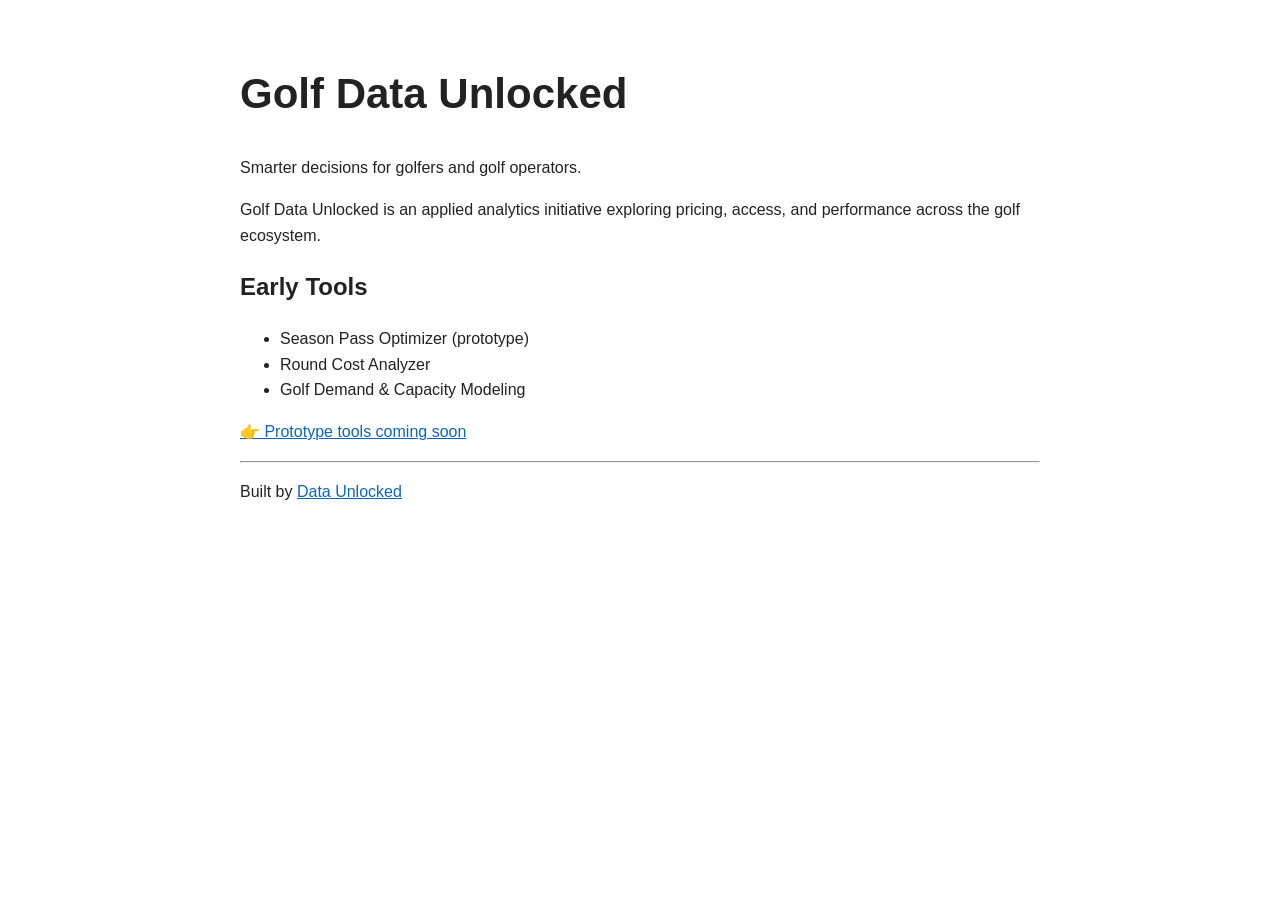
==== index.html @ c7efa050 "Add styling and additional content to index.html v0.1" ====
<!DOCTYPE html>
<html>
<head>
<title>Golf Data Unlocked</title>

<style>
body{
font-family: Arial, sans-serif;
max-width:800px;
margin:60px auto;
line-height:1.6;
padding:0 20px;
color:#222;
}
h1{font-size:42px;}
a{color:#0a66c2;}
</style>

</head>

<body>

<h1>Golf Data Unlocked</h1>

<p>
Smarter decisions for golfers and golf operators.
</p>

<p>
Golf Data Unlocked is an applied analytics initiative
exploring pricing, access, and performance across the golf ecosystem.
</p>

<h2>Early Tools</h2>

<ul>
<li>Season Pass Optimizer (prototype)</li>
<li>Round Cost Analyzer</li>
<li>Golf Demand & Capacity Modeling</li>
</ul>

<p>
<a href="#">👉 Prototype tools coming soon</a>
</p>

<hr>

<p>
Built by <a href="https://dataunlocked.xyz">Data Unlocked</a>
</p>

</body>
</html>
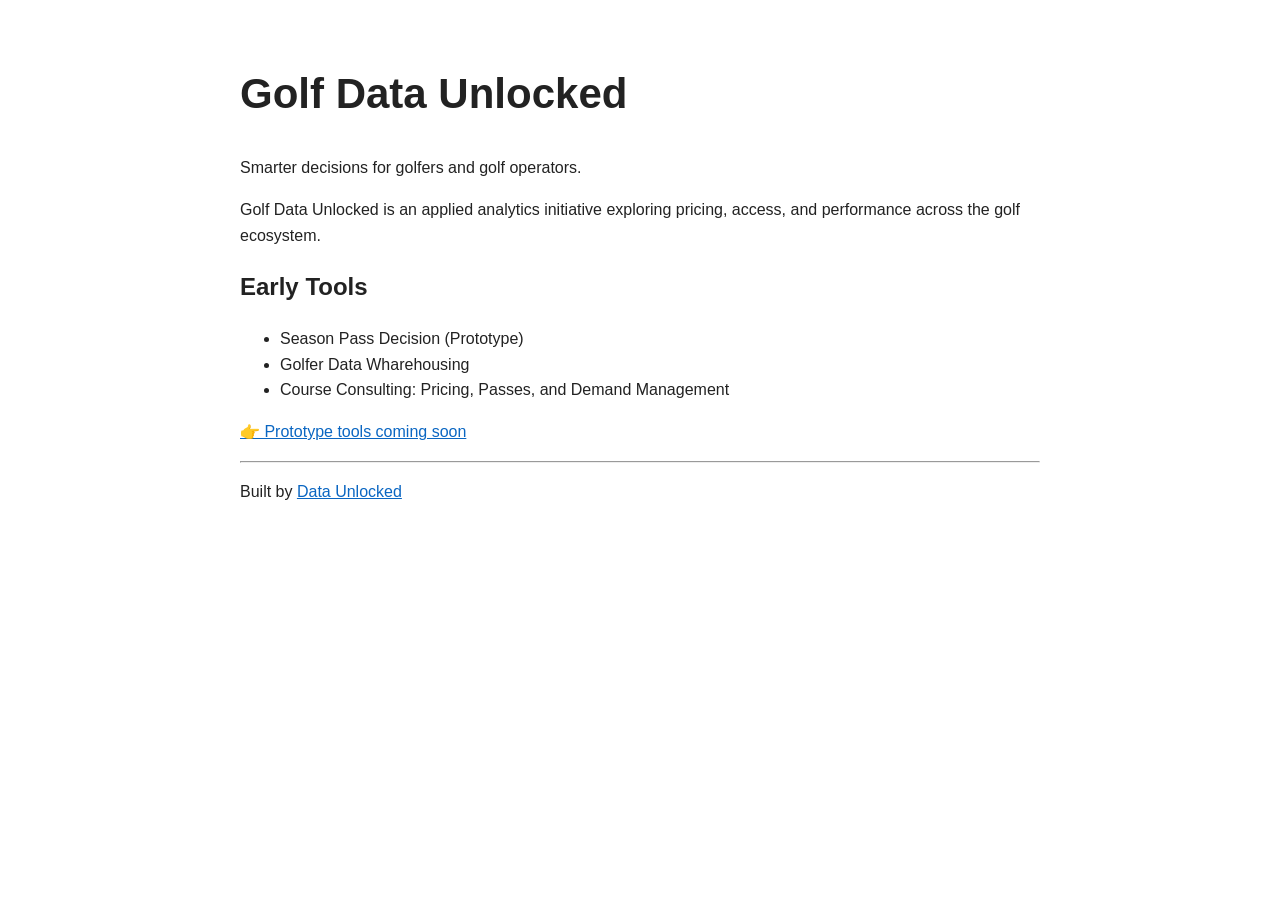
==== commit eebb1a49: "Add new tools to Early Tools list in index.html" ====
--- a/index.html
+++ b/index.html
@@ -34,9 +34,9 @@
 <h2>Early Tools</h2>
 
 <ul>
-<li>Season Pass Optimizer (prototype)</li>
-<li>Round Cost Analyzer</li>
-<li>Golf Demand & Capacity Modeling</li>
+<li>Season Pass Decision (Prototype) </li>
+<li>Golfer Data Wharehousing</li>
+<li>Course Consulting: Pricing, Passes, and Demand Management</li>
 </ul>
 
 <p>
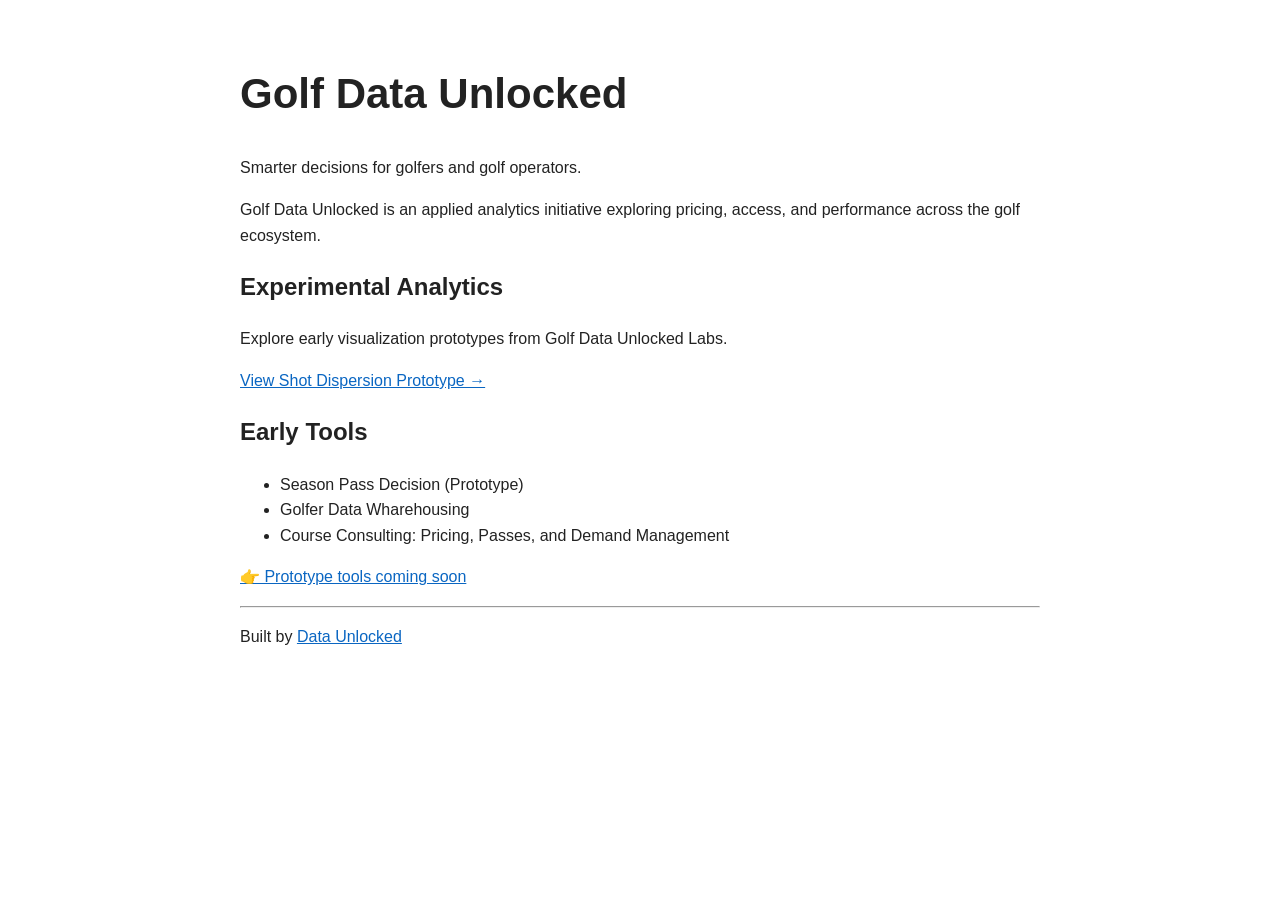
==== commit dd86d8dd: "Add experimental analytics section to index.html" ====
--- a/index.html
+++ b/index.html
@@ -31,6 +31,17 @@
 exploring pricing, access, and performance across the golf ecosystem.
 </p>
 
+<h2>Experimental Analytics</h2>
+
+<p>
+Explore early visualization prototypes from Golf Data Unlocked Labs.
+</p>
+
+<a href="https://jlocke1979.github.io/dataunlocked-labs/dispersion.html"
+   target="_blank">
+   View Shot Dispersion Prototype →
+</a>
+  
 <h2>Early Tools</h2>
 
 <ul>
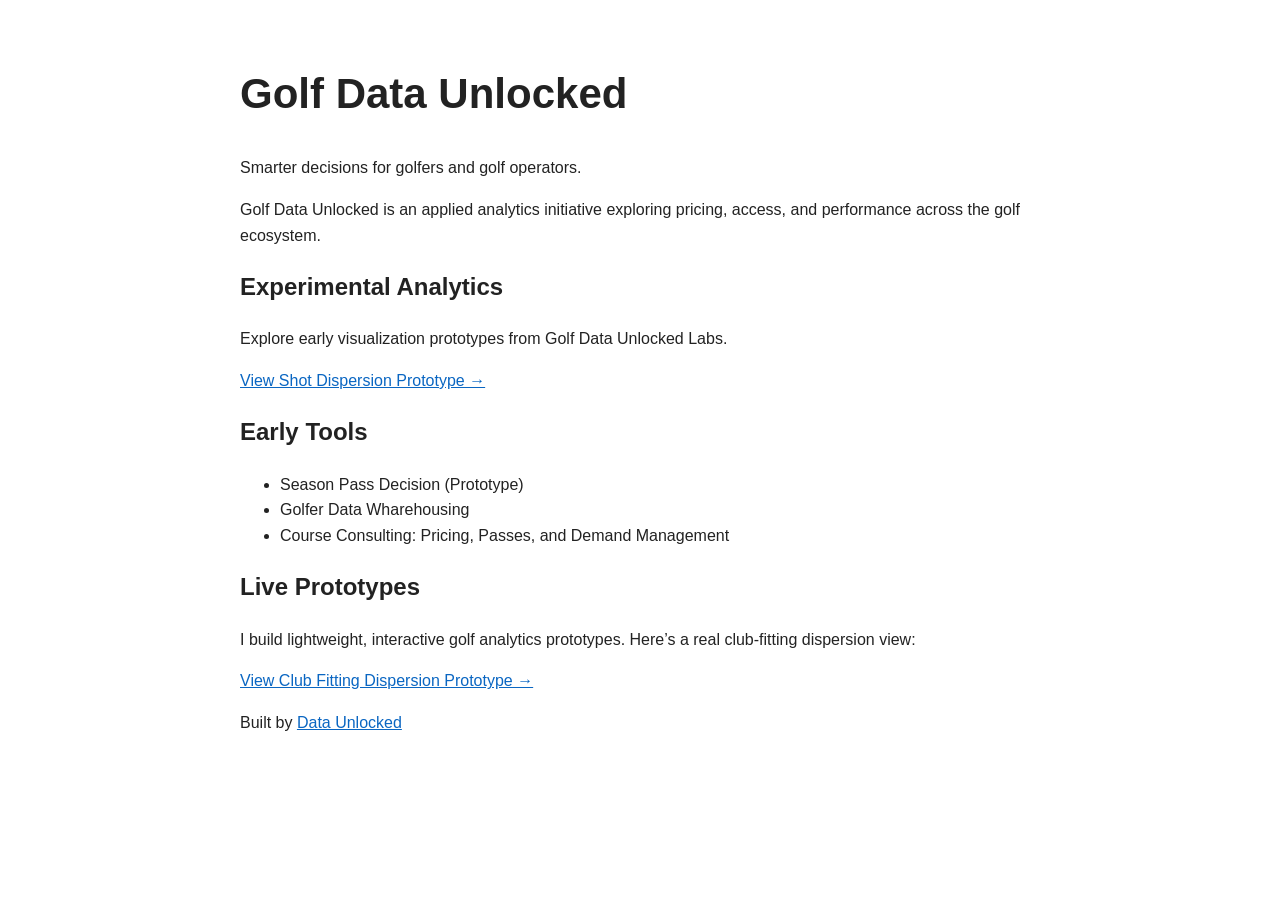
==== commit cdb70d31: "Add live prototypes section to index.html Added a section for live prototypes with a link to the clu" ====
--- a/index.html
+++ b/index.html
@@ -50,11 +50,19 @@
 <li>Course Consulting: Pricing, Passes, and Demand Management</li>
 </ul>
 
+
+
+<h2>Live Prototypes</h2>
 <p>
-<a href="#">👉 Prototype tools coming soon</a>
+  I build lightweight, interactive golf analytics prototypes. Here’s a real club-fitting dispersion view:
+</p>
+<p>
+  <a href="https://jlocke1979.github.io/dataunlocked-labs/fitting-dispersion.html" target="_blank" rel="noopener">
+    View Club Fitting Dispersion Prototype →
+  </a>
 </p>
 
-<hr>
+   
 
 <p>
 Built by <a href="https://dataunlocked.xyz">Data Unlocked</a>
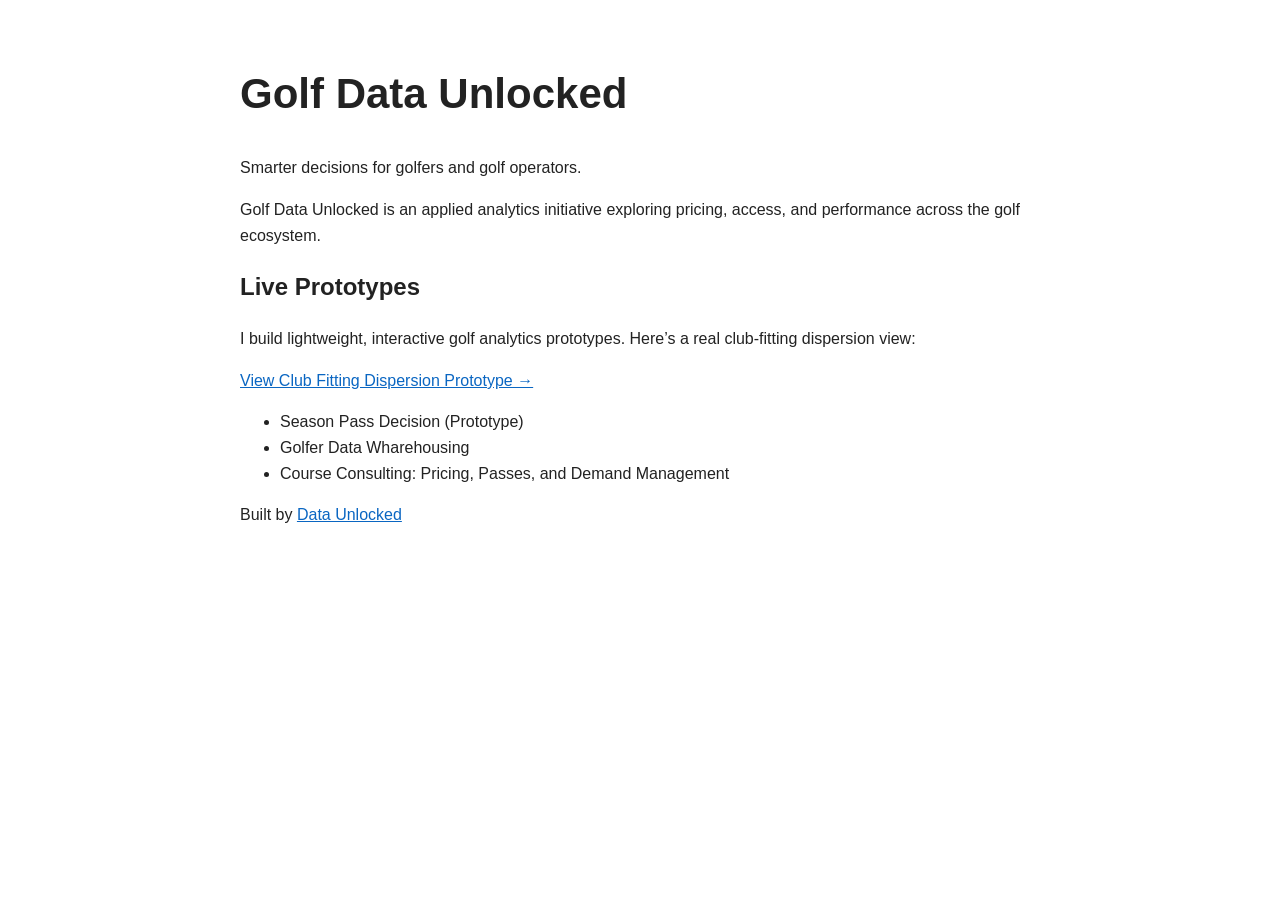
==== commit 725b9e79: "Revise headings and clean up prototype section Updated section headings and removed duplicate conten" ====
--- a/index.html
+++ b/index.html
@@ -31,27 +31,6 @@
 exploring pricing, access, and performance across the golf ecosystem.
 </p>
 
-<h2>Experimental Analytics</h2>
-
-<p>
-Explore early visualization prototypes from Golf Data Unlocked Labs.
-</p>
-
-<a href="https://jlocke1979.github.io/dataunlocked-labs/dispersion.html"
-   target="_blank">
-   View Shot Dispersion Prototype →
-</a>
-  
-<h2>Early Tools</h2>
-
-<ul>
-<li>Season Pass Decision (Prototype) </li>
-<li>Golfer Data Wharehousing</li>
-<li>Course Consulting: Pricing, Passes, and Demand Management</li>
-</ul>
-
-
-
 <h2>Live Prototypes</h2>
 <p>
   I build lightweight, interactive golf analytics prototypes. Here’s a real club-fitting dispersion view:
@@ -62,6 +41,16 @@
   </a>
 </p>
 
+<ul>
+<li>Season Pass Decision (Prototype) </li>
+<li>Golfer Data Wharehousing</li>
+<li>Course Consulting: Pricing, Passes, and Demand Management</li>
+</ul>
+
+
+
+
+
    
 
 <p>
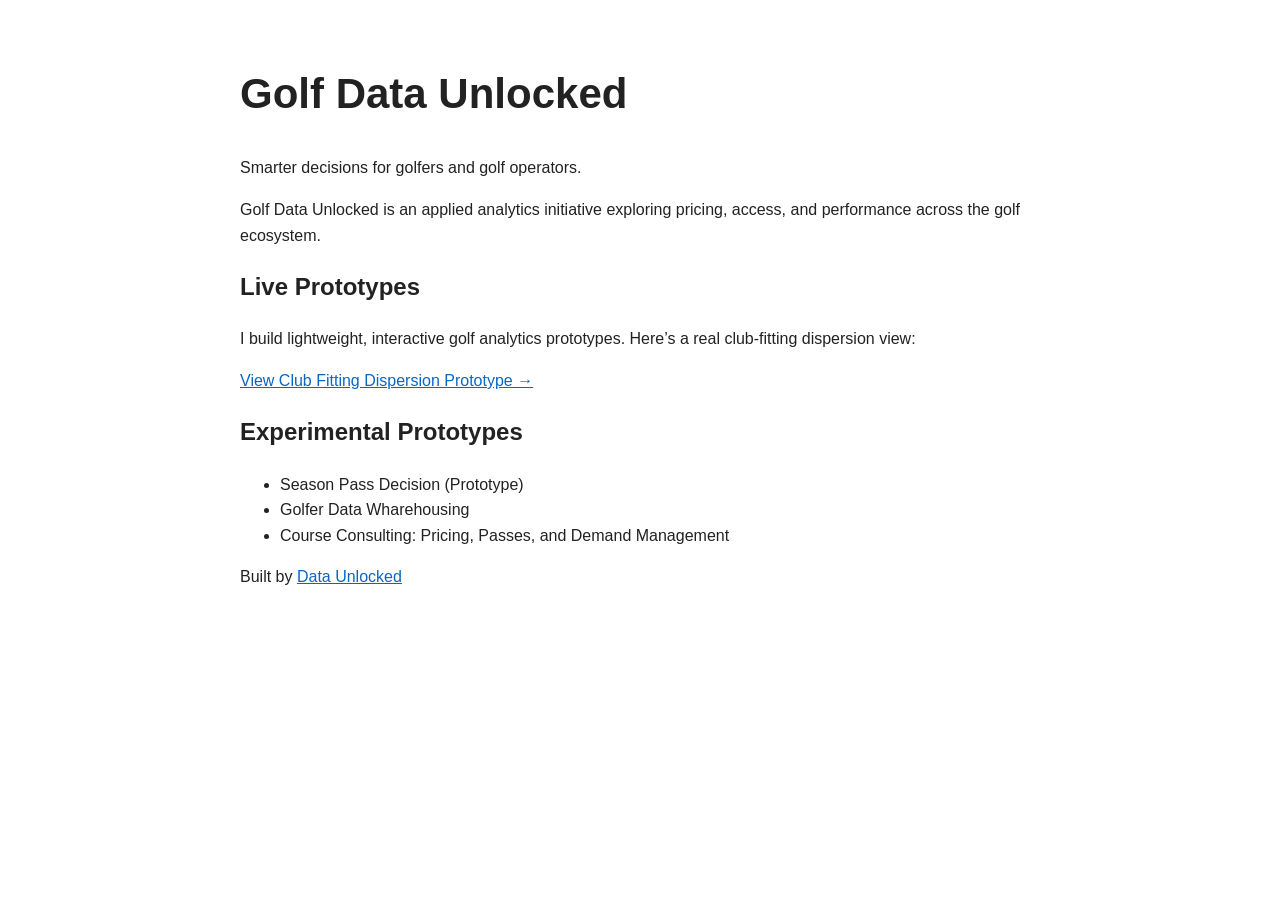
==== commit 8b25d0b9: "Add experimental prototypes section to index.html" ====
--- a/index.html
+++ b/index.html
@@ -41,6 +41,8 @@
   </a>
 </p>
 
+<h2>Experimental Prototypes</h2>
+  
 <ul>
 <li>Season Pass Decision (Prototype) </li>
 <li>Golfer Data Wharehousing</li>
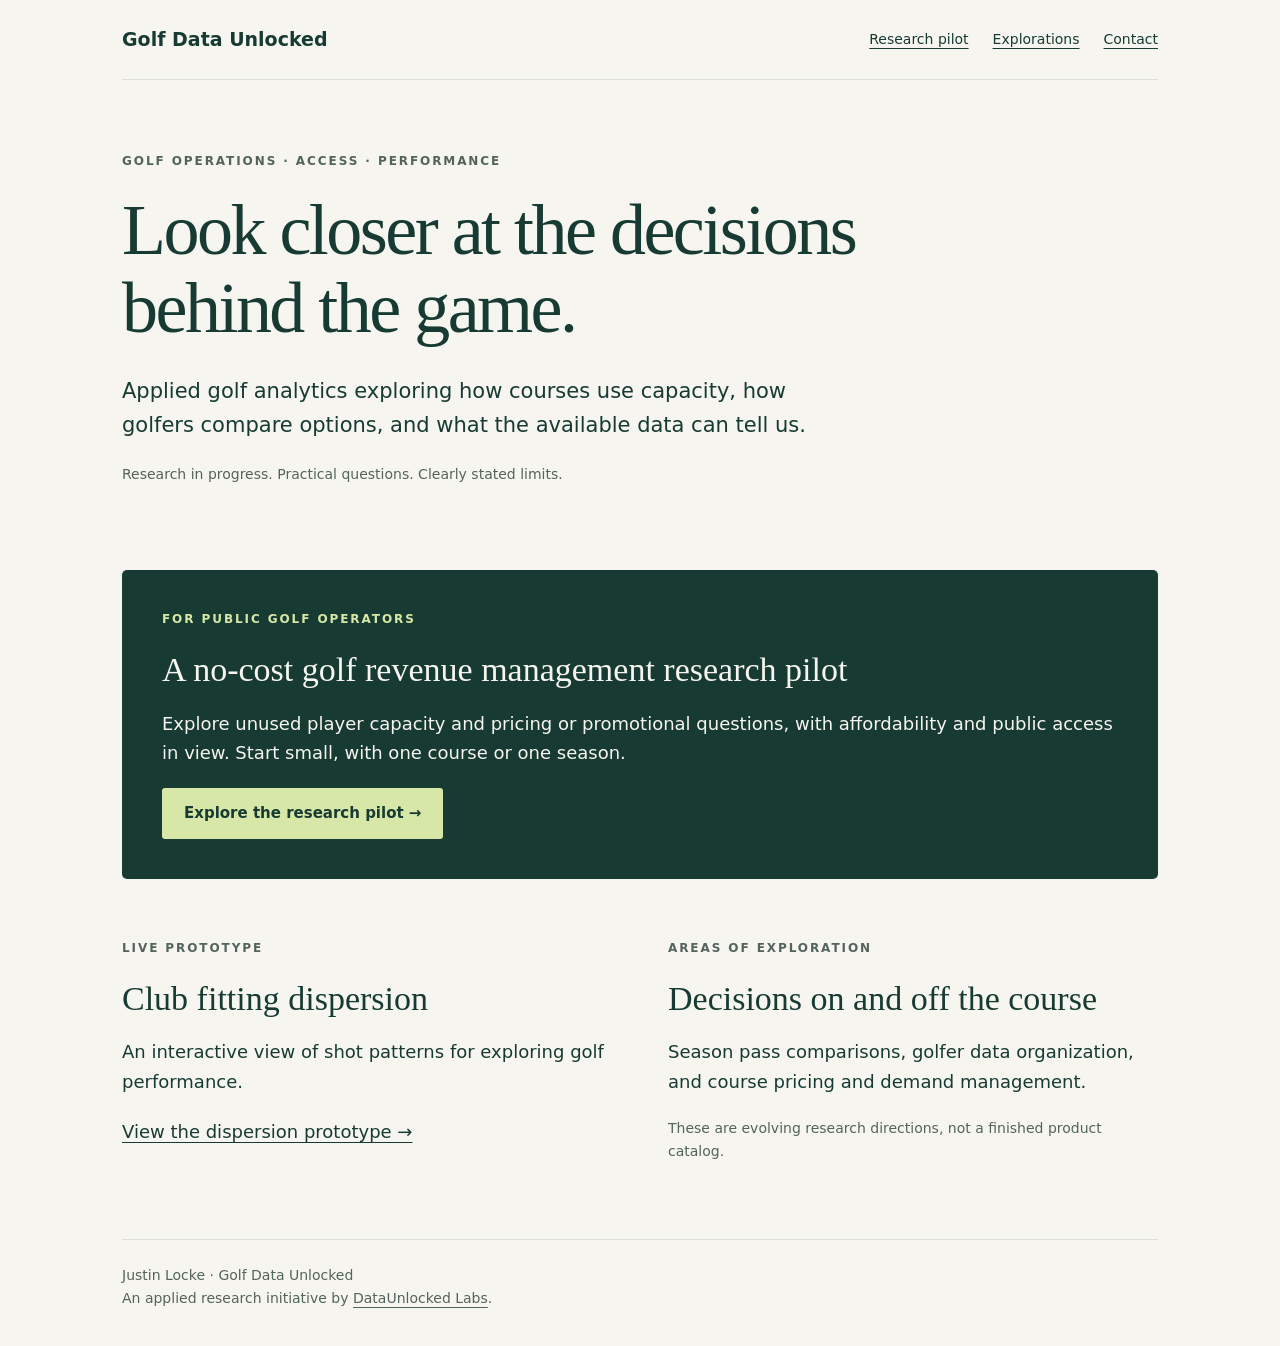
==== commit a61a5c3d: "Add golf research pilot page and refresh homepage" ====
--- a/index.html
+++ b/index.html
@@ -1,63 +1 @@
-<!DOCTYPE html>
-<html>
-<head>
-<title>Golf Data Unlocked</title>
-
-<style>
-body{
-font-family: Arial, sans-serif;
-max-width:800px;
-margin:60px auto;
-line-height:1.6;
-padding:0 20px;
-color:#222;
-}
-h1{font-size:42px;}
-a{color:#0a66c2;}
-</style>
-
-</head>
-
-<body>
-
-<h1>Golf Data Unlocked</h1>
-
-<p>
-Smarter decisions for golfers and golf operators.
-</p>
-
-<p>
-Golf Data Unlocked is an applied analytics initiative
-exploring pricing, access, and performance across the golf ecosystem.
-</p>
-
-<h2>Live Prototypes</h2>
-<p>
-  I build lightweight, interactive golf analytics prototypes. Here’s a real club-fitting dispersion view:
-</p>
-<p>
-  <a href="https://jlocke1979.github.io/dataunlocked-labs/fitting-dispersion.html" target="_blank" rel="noopener">
-    View Club Fitting Dispersion Prototype →
-  </a>
-</p>
-
-<h2>Experimental Prototypes</h2>
-  
-<ul>
-<li>Season Pass Decision (Prototype) </li>
-<li>Golfer Data Wharehousing</li>
-<li>Course Consulting: Pricing, Passes, and Demand Management</li>
-</ul>
-
-
-
-
-
-   
-
-<p>
-Built by <a href="https://dataunlocked.xyz">Data Unlocked</a>
-</p>
-
-</body>
-</html>
+<!doctype html><html lang="en"><head><meta charset="utf-8"><meta name="viewport" content="width=device-width, initial-scale=1"><title>Golf Data Unlocked | Applied Golf Analytics</title><meta name="description" content="Applied golf analytics for operations, access and performance. Explore a no-cost research pilot for public golf courses."><link rel="stylesheet" href="/styles.css"></head><body><div class="wrap"><header><a class="brand" href="/">Golf Data Unlocked</a><nav aria-label="Main navigation"><a href="/pilot/">Research pilot</a><a href="/#explorations">Explorations</a><a href="mailto:hello@dataunlocked.xyz">Contact</a></nav></header><main><section class="hero"><p class="eyebrow">Golf operations · Access · Performance</p><h1>Look closer at the decisions behind the game.</h1><p class="lead">Applied golf analytics exploring how courses use capacity, how golfers compare options, and what the available data can tell us.</p><p class="small">Research in progress. Practical questions. Clearly stated limits.</p></section><section class="feature"><p class="eyebrow">For public golf operators</p><h2>A no-cost golf revenue management research pilot</h2><p>Explore unused player capacity and pricing or promotional questions, with affordability and public access in view. Start small, with one course or one season.</p><a class="button" href="/pilot/">Explore the research pilot →</a></section><section id="explorations" class="grid"><div><p class="eyebrow">Live prototype</p><h2>Club fitting dispersion</h2><p>An interactive view of shot patterns for exploring golf performance.</p><a href="https://jlocke1979.github.io/dataunlocked-labs/fitting-dispersion.html">View the dispersion prototype →</a></div><div><p class="eyebrow">Areas of exploration</p><h2>Decisions on and off the course</h2><p>Season pass comparisons, golfer data organization, and course pricing and demand management.</p><p class="small">These are evolving research directions, not a finished product catalog.</p></div></section></main><footer>Justin Locke · Golf Data Unlocked<br>An applied research initiative by <a href="https://dataunlocked.xyz/">DataUnlocked Labs</a>.</footer></div></body></html>
--- a/styles.css
+++ b/styles.css
@@ -0,0 +1 @@
+:root{--ink:#173b32;--muted:#53645c;--paper:#f6f5ef;--line:#d9dfd5;--gold:#d7e7a8}*{box-sizing:border-box}body{margin:0;background:var(--paper);color:var(--ink);font:18px/1.65 system-ui,sans-serif}a{color:inherit;text-underline-offset:4px}a:focus-visible{outline:3px solid #947027;outline-offset:5px}.wrap{max-width:1100px;margin:auto;padding:0 32px}header{display:flex;justify-content:space-between;align-items:center;gap:24px;padding:24px 0;border-bottom:1px solid var(--line)}.brand{font-weight:750;text-decoration:none;font-size:19px}nav{display:flex;gap:24px;font-size:14px}.eyebrow{font-size:12px;letter-spacing:.16em;text-transform:uppercase;font-weight:700;color:var(--muted)}.hero{padding:72px 0 64px;max-width:880px}h1{font:normal clamp(42px,6vw,72px)/1.08 Georgia,serif;letter-spacing:-.035em;margin:18px 0 26px}h2{font:normal 34px/1.2 Georgia,serif;margin:0 0 18px}h3{font-size:19px;line-height:1.4;margin:0 0 10px}p{margin:0 0 20px}.lead{font-size:21px;max-width:740px}.actions{display:flex;flex-wrap:wrap;align-items:center;gap:20px;margin-top:30px}.button{display:inline-block;padding:13px 22px;background:var(--ink);color:white;text-decoration:none;border-radius:3px;font-size:15px;font-weight:650}.small{font-size:14px;color:var(--muted)}.feature{background:var(--ink);color:var(--paper);padding:40px;border-radius:5px;margin-bottom:60px}.feature .eyebrow{color:var(--gold)}.feature .button{background:var(--gold);color:var(--ink)}.grid{display:grid;grid-template-columns:1fr 1fr;gap:56px;padding:0 0 56px}.section{padding:44px 0;border-top:1px solid var(--line)}.steps{display:grid;grid-template-columns:repeat(3,1fr);gap:32px}.number{font:32px Georgia,serif;color:#6d7d4b;display:block;margin-bottom:16px}.note{border-left:3px solid #81965d;padding-left:24px;max-width:850px}.contact{padding:44px;background:#e7ecdf;border-radius:5px;margin:20px 0 60px}footer{padding:24px 0 36px;border-top:1px solid var(--line);font-size:14px;color:var(--muted)}@media(max-width:650px){.wrap{padding:0 22px}header{align-items:flex-start;flex-direction:column;gap:12px}.hero{padding:48px 0}.grid,.steps{grid-template-columns:1fr;gap:28px}.feature,.contact{padding:28px}nav{gap:18px}h2{font-size:29px}.lead{font-size:19px}}
